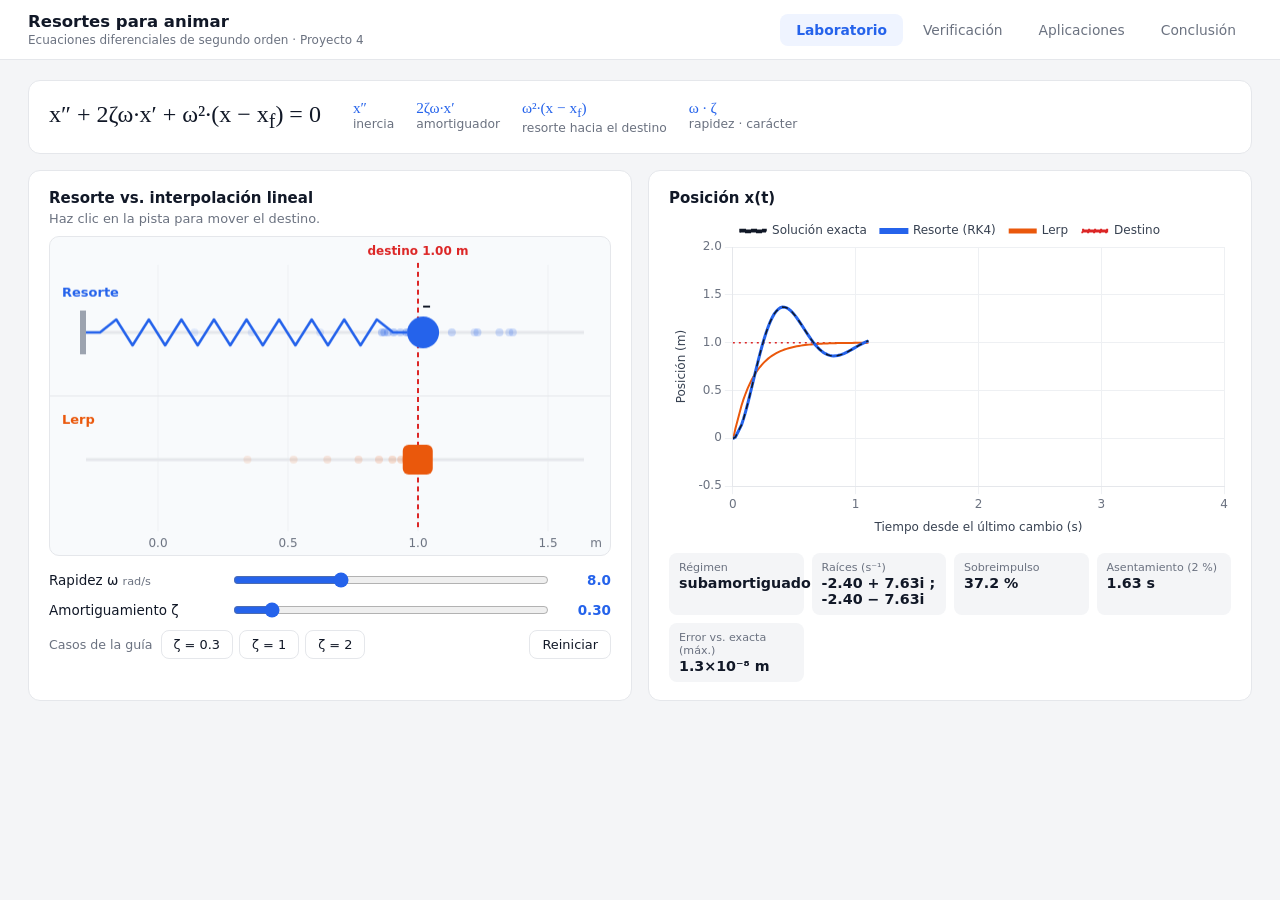
==== static/index.html @ f1e9b6cf "feat(web): migración a app web en localhost (Flask + JS) con UI rediseñada" ====
<!DOCTYPE html>
<html lang="es">
<head>
  <meta charset="utf-8">
  <meta name="viewport" content="width=device-width, initial-scale=1">
  <title>Resortes para animar · Game feel</title>
  <link rel="stylesheet" href="/static/css/styles.css">
</head>
<body>
  <header class="topbar">
    <div class="brand">
      <h1>Resortes para animar</h1>
      <p>Ecuaciones diferenciales de segundo orden · Proyecto 4</p>
    </div>
    <nav class="tabs" id="main-tabs" role="tablist">
      <button class="tab active" data-view="lab" role="tab">Laboratorio</button>
      <button class="tab" data-view="verify" role="tab">Verificación</button>
      <button class="tab" data-view="cases" role="tab">Aplicaciones</button>
      <button class="tab" data-view="conclusion" role="tab">Conclusión</button>
    </nav>
  </header>

  <main>
    <!-- ============ LABORATORIO ============ -->
    <section class="view active" id="view-lab">
      <div class="card model">
        <div class="equation">x″ + 2ζω·x′ + ω²·(x − x<sub>f</sub>) = 0</div>
        <dl class="terms">
          <div><dt>x″</dt><dd>inercia</dd></div>
          <div><dt>2ζω·x′</dt><dd>amortiguador</dd></div>
          <div><dt>ω²·(x − x<sub>f</sub>)</dt><dd>resorte hacia el destino</dd></div>
          <div><dt>ω · ζ</dt><dd>rapidez · carácter</dd></div>
        </dl>
      </div>

      <div class="grid two">
        <div class="card">
          <h2>Resorte vs. interpolación lineal</h2>
          <p class="hint">Haz clic en la pista para mover el destino.</p>
          <canvas id="lab-canvas" class="stage" height="320"></canvas>
          <div class="controls">
            <label class="slider">
              <span>Rapidez ω <small>rad/s</small></span>
              <input type="range" id="lab-omega" min="2" max="20" step="0.5" value="8">
              <output id="lab-omega-val">8.0</output>
            </label>
            <label class="slider">
              <span>Amortiguamiento ζ</span>
              <input type="range" id="lab-zeta" min="0.05" max="2.5" step="0.05" value="0.3">
              <output id="lab-zeta-val">0.30</output>
            </label>
            <div class="chips">
              <span class="chips-label">Casos de la guía</span>
              <button class="chip" data-zeta="0.3">ζ = 0.3</button>
              <button class="chip" data-zeta="1">ζ = 1</button>
              <button class="chip" data-zeta="2">ζ = 2</button>
              <span class="spacer"></span>
              <button class="chip" id="lab-reset">Reiniciar</button>
            </div>
          </div>
        </div>

        <div class="card">
          <h2>Posición x(t)</h2>
          <div class="chart-box tall"><canvas id="lab-chart"></canvas></div>
          <div class="stats" id="lab-stats"></div>
        </div>
      </div>
    </section>

    <!-- ============ VERIFICACIÓN ============ -->
    <section class="view" id="view-verify">
      <div class="card">
        <div class="row">
          <div>
            <h2>Numérica (RK4) vs. exacta</h2>
            <p class="hint">ω = 8 rad/s · x(0) = 0 · x′(0) = 0 · x<sub>f</sub> = 1 m</p>
          </div>
          <label class="inline">Paso h
            <select id="verify-h">
              <option value="0.01">0.01 s</option>
              <option value="0.005">0.005 s</option>
              <option value="0.001" selected>0.001 s</option>
              <option value="0.0001">0.0001 s</option>
            </select>
          </label>
        </div>
        <div class="grid two flat">
          <div class="chart-box tall"><canvas id="verify-chart"></canvas></div>
          <div class="chart-box tall"><canvas id="verify-error"></canvas></div>
        </div>
        <div id="verify-table-wrap"></div>
      </div>

      <div class="card">
        <h2>¿Por qué no coinciden exactamente?</h2>
        <div class="grid two flat">
          <div class="chart-box"><canvas id="conv-chart"></canvas></div>
          <ul class="bullets" id="verify-comment"></ul>
        </div>
      </div>
    </section>

    <!-- ============ APLICACIONES ============ -->
    <section class="view" id="view-cases">
      <nav class="subtabs" id="case-tabs">
        <button class="subtab active" data-case="camera">Cámara</button>
        <button class="subtab" data-case="menu">Menú</button>
        <button class="subtab" data-case="health">Barra de vida</button>
      </nav>

      <!-- Cámara -->
      <div class="case active" id="case-camera">
        <div class="grid two">
          <div class="card">
            <h2>Cámara que sigue al personaje</h2>
            <p class="hint">Haz clic en el mundo o usa ← → para mover al personaje.</p>
            <canvas id="camera-canvas" class="stage" height="280"></canvas>
            <div class="controls">
              <div class="chips">
                <button class="chip" id="camera-left">◀ Izquierda</button>
                <button class="chip" id="camera-right">Derecha ▶</button>
                <button class="chip" id="camera-jump">Salto +300 px</button>
              </div>
              <label class="slider"><span>Amortiguamiento ζ</span>
                <input type="range" id="camera-zeta" min="0.1" max="3" step="0.05"><output id="camera-zeta-val"></output></label>
              <label class="slider"><span>Rapidez ω <small>rad/s</small></span>
                <input type="range" id="camera-omega" min="2" max="20" step="0.5"><output id="camera-omega-val"></output></label>
            </div>
          </div>
          <div class="card">
            <h2>Posición x(t)</h2>
            <div class="chart-box tall"><canvas id="camera-chart"></canvas></div>
            <div class="stats" id="camera-stats"></div>
            <p class="note" id="camera-note"></p>
          </div>
        </div>
      </div>

      <!-- Menú -->
      <div class="case" id="case-menu">
        <div class="grid two">
          <div class="card">
            <h2>Menú que entra desde el borde</h2>
            <p class="hint">Haz clic en la pantalla o usa el botón para abrir y cerrar.</p>
            <canvas id="menu-canvas" class="stage" height="280"></canvas>
            <div class="controls">
              <div class="chips"><button class="chip primary" id="menu-toggle">Abrir menú</button></div>
              <label class="slider"><span>Amortiguamiento ζ</span>
                <input type="range" id="menu-zeta" min="0.1" max="3" step="0.05"><output id="menu-zeta-val"></output></label>
              <label class="slider"><span>Rapidez ω <small>rad/s</small></span>
                <input type="range" id="menu-omega" min="2" max="20" step="0.5"><output id="menu-omega-val"></output></label>
            </div>
          </div>
          <div class="card">
            <h2>Posición x(t)</h2>
            <div class="chart-box tall"><canvas id="menu-chart"></canvas></div>
            <div class="stats" id="menu-stats"></div>
            <p class="note" id="menu-note"></p>
          </div>
        </div>
      </div>

      <!-- Barra de vida -->
      <div class="case" id="case-health">
        <div class="grid two">
          <div class="card">
            <h2>Barra de vida que baja</h2>
            <p class="hint">Aplica daño o cura y observa cómo se mueve la barra.</p>
            <canvas id="health-canvas" class="stage" height="280"></canvas>
            <div class="controls">
              <div class="chips">
                <button class="chip danger" data-hp="-20">Golpe −20</button>
                <button class="chip danger" data-hp="-45">Golpe −45</button>
                <button class="chip ok" data-hp="30">Poción +30</button>
                <span class="spacer"></span>
                <button class="chip" id="health-reset">Restaurar</button>
              </div>
              <label class="slider"><span>Amortiguamiento ζ</span>
                <input type="range" id="health-zeta" min="0.1" max="3" step="0.05"><output id="health-zeta-val"></output></label>
              <label class="slider"><span>Rapidez ω <small>rad/s</small></span>
                <input type="range" id="health-omega" min="2" max="20" step="0.5"><output id="health-omega-val"></output></label>
            </div>
          </div>
          <div class="card">
            <h2>Vida mostrada x(t)</h2>
            <div class="chart-box tall"><canvas id="health-chart"></canvas></div>
            <div class="stats" id="health-stats"></div>
            <p class="note" id="health-note"></p>
          </div>
        </div>
      </div>
    </section>

    <!-- ============ CONCLUSIÓN ============ -->
    <section class="view" id="view-conclusion">
      <div class="card">
        <h2>Qué ζ elegir y por qué</h2>
        <div id="conclusion-table-wrap"></div>
        <p class="note" id="conclusion-text"></p>
      </div>
      <div class="card">
        <h2>Deducción a mano</h2>
        <p class="links">
          <a href="/docs/Desarrollo_matematico.pdf" target="_blank" rel="noopener">Desarrollo_matematico.pdf</a>
          <a href="/docs/Desarrollo_matematico.md" target="_blank" rel="noopener">Desarrollo_matematico.md</a>
        </p>
      </div>
    </section>
  </main>

  <script src="/static/vendor/chart.umd.min.js"></script>
  <script src="/static/js/config.js"></script>
  <script src="/static/js/physics.js"></script>
  <script src="/static/js/charts.js"></script>
  <script src="/static/js/lab.js"></script>
  <script src="/static/js/verify.js"></script>
  <script src="/static/js/cases.js"></script>
  <script src="/static/js/main.js"></script>
</body>
</html>
---- static/css/styles.css ----
:root {
  --bg: #f4f5f7;
  --card: #ffffff;
  --stage: #f8fafc;
  --ink: #111827;
  --text: #374151;
  --muted: #6b7280;
  --line: #e5e7eb;
  --accent: #2563eb;
  --accent-soft: #eff4ff;
}
* { box-sizing: border-box; }
html, body { margin: 0; background: var(--bg); color: var(--text); font-family: 'Segoe UI', system-ui, -apple-system, sans-serif; font-size: 15px; }
body { min-height: 100vh; }

/* ---------- encabezado ---------- */
.topbar { display: flex; align-items: center; justify-content: space-between; gap: 16px; flex-wrap: wrap;
  padding: 12px 28px; background: var(--card); border-bottom: 1px solid var(--line); position: sticky; top: 0; z-index: 10; }
.brand h1 { margin: 0; font-size: 1.1rem; color: var(--ink); font-weight: 650; }
.brand p { margin: 2px 0 0; font-size: .8rem; color: var(--muted); }
.tabs, .subtabs { display: flex; gap: 4px; flex-wrap: wrap; }
.tab, .subtab { background: transparent; color: var(--muted); border: 0; border-radius: 8px; padding: 8px 16px;
  font: inherit; font-size: .92rem; cursor: pointer; }
.tab:hover, .subtab:hover { background: var(--bg); color: var(--ink); }
.tab.active, .subtab.active { background: var(--accent-soft); color: var(--accent); font-weight: 600; }
.subtabs { margin-bottom: 14px; }

/* ---------- estructura ---------- */
main { max-width: 1320px; margin: 0 auto; padding: 20px 28px 48px; }
.view, .case { display: none; }
.view.active, .case.active { display: block; }
.card { background: var(--card); border: 1px solid var(--line); border-radius: 12px; padding: 18px 20px; margin-bottom: 16px; }
.card h2 { margin: 0 0 4px; font-size: 1rem; color: var(--ink); font-weight: 650; }
.grid.two { display: grid; grid-template-columns: minmax(0, 1fr) minmax(0, 1fr); gap: 16px; }
.grid.two > .card { margin-bottom: 0; }
.grid.two.flat { gap: 24px; margin-top: 12px; }
@media (max-width: 1000px) { .grid.two { grid-template-columns: 1fr; } }
.row { display: flex; align-items: flex-start; justify-content: space-between; gap: 12px; flex-wrap: wrap; }

/* ---------- ecuación ---------- */
.model { display: flex; gap: 32px; align-items: center; flex-wrap: wrap; }
.equation { font-size: 1.6rem; font-family: 'Cambria Math', 'Times New Roman', serif; color: var(--ink); white-space: nowrap; }
.terms { display: flex; gap: 22px; flex-wrap: wrap; margin: 0; }
.terms dt { font-family: 'Cambria Math', 'Times New Roman', serif; color: var(--accent); font-size: 1.02rem; }
.terms dd { margin: 0; font-size: .82rem; color: var(--muted); }

/* ---------- textos ---------- */
.hint { margin: 0 0 10px; font-size: .86rem; color: var(--muted); }
.note { font-size: .9rem; color: var(--text); line-height: 1.5; margin: 12px 0 0; padding: 10px 12px; background: var(--bg); border-radius: 8px; }
.note b { color: var(--ink); }
.bullets { margin: 0; padding-left: 18px; line-height: 1.6; color: var(--text); align-self: center; }
.bullets li { margin-bottom: 6px; }

/* ---------- animación y gráficas ---------- */
.stage { width: 100%; display: block; background: var(--stage); border: 1px solid var(--line); border-radius: 10px; cursor: pointer; }
.chart-box { position: relative; height: 270px; }
.chart-box.tall { height: 330px; }

/* ---------- controles ---------- */
.controls { margin-top: 14px; display: flex; flex-direction: column; gap: 10px; }
.slider { display: grid; grid-template-columns: 170px 1fr 52px; align-items: center; gap: 12px; font-size: .9rem; color: var(--ink); }
.slider small { color: var(--muted); }
.slider output { text-align: right; color: var(--accent); font-weight: 650; font-variant-numeric: tabular-nums; }
input[type=range] { accent-color: var(--accent); width: 100%; }
.chips { display: flex; gap: 6px; align-items: center; flex-wrap: wrap; }
.chips-label { color: var(--muted); font-size: .84rem; margin-right: 2px; }
.spacer { flex: 1; }
.chip { background: var(--card); color: var(--ink); border: 1px solid var(--line); border-radius: 8px; padding: 6px 12px;
  font: inherit; font-size: .86rem; cursor: pointer; }
.chip:hover { border-color: var(--accent); color: var(--accent); }
.chip.primary { background: var(--accent); border-color: var(--accent); color: #fff; }
.chip.primary:hover { color: #fff; filter: brightness(1.08); }
.chip.danger { color: #b91c1c; }
.chip.danger:hover { border-color: #b91c1c; }
.chip.ok { color: #15803d; }
.chip.ok:hover { border-color: #15803d; }

/* ---------- datos clave bajo cada gráfica ---------- */
.stats { display: grid; grid-template-columns: repeat(auto-fit, minmax(112px, 1fr)); gap: 8px; margin-top: 12px; }
.stat { background: var(--bg); border-radius: 8px; padding: 8px 10px; }
.stat span { display: block; font-size: .74rem; color: var(--muted); }
.stat b { display: block; font-size: .95rem; color: var(--ink); font-weight: 650; font-variant-numeric: tabular-nums; margin-top: 1px; }

/* ---------- tablas y enlaces ---------- */
.inline { font-size: .88rem; color: var(--muted); display: flex; gap: 8px; align-items: center; }
select { background: var(--card); color: var(--ink); border: 1px solid var(--line); border-radius: 8px; padding: 6px 10px; font: inherit; }
table { width: 100%; border-collapse: collapse; margin-top: 14px; font-size: .9rem; }
th, td { text-align: left; padding: 9px 10px; border-bottom: 1px solid var(--line); vertical-align: top; }
th { color: var(--muted); font-weight: 600; font-size: .8rem; }
td.num { font-variant-numeric: tabular-nums; }
.dot { display: inline-block; width: 10px; height: 10px; border-radius: 50%; margin-right: 8px; }
.links { display: flex; gap: 10px; flex-wrap: wrap; margin: 8px 0 0; }
.links a { color: var(--accent); background: var(--accent-soft); padding: 8px 14px; border-radius: 8px; text-decoration: none; font-weight: 500; }
.links a:hover { filter: brightness(.96); }
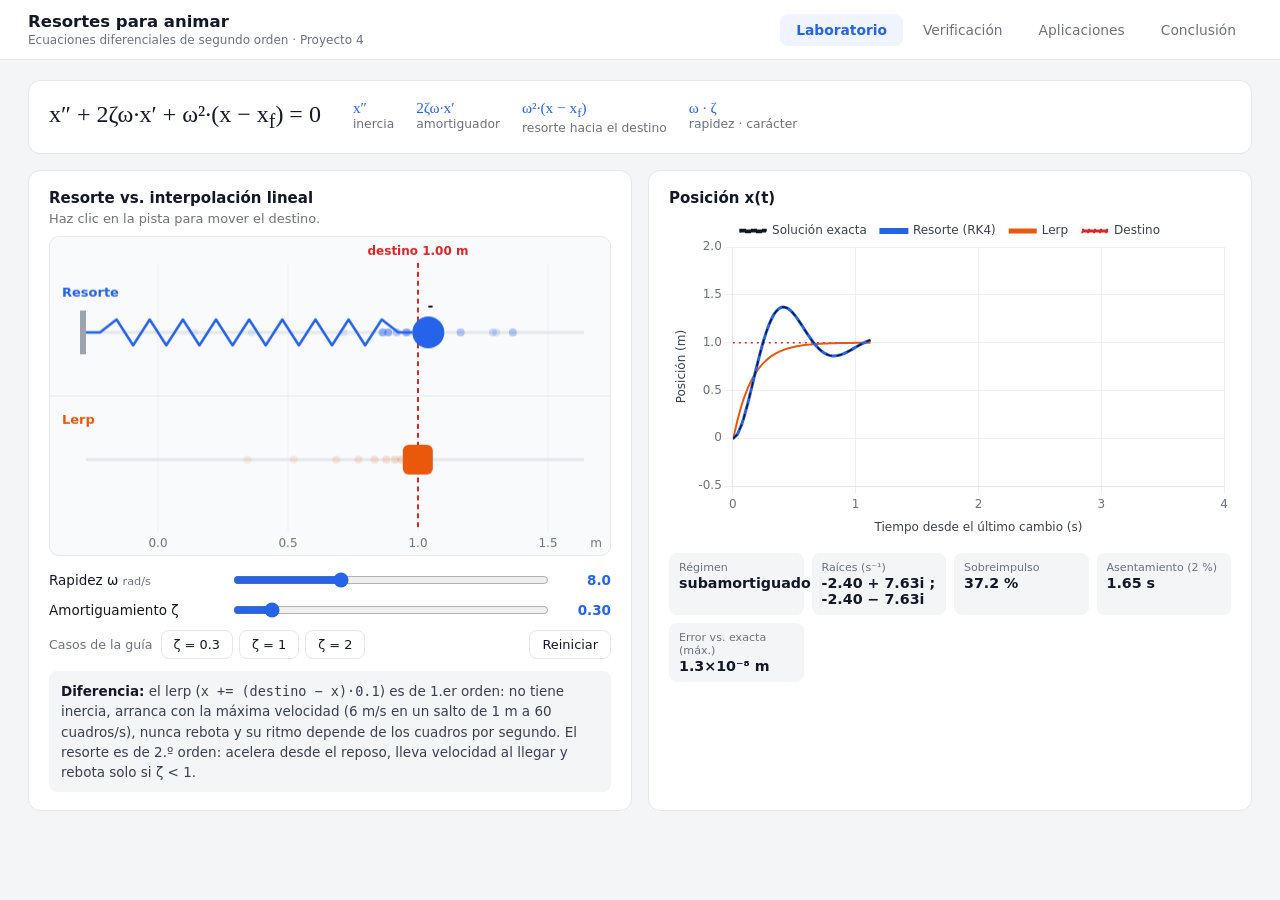
==== commit bf197a98: "refactor: recorte de código, texto de aplicaciones alineado con la vista y nota lerp vs resorte." ====
--- a/static/index.html
+++ b/static/index.html
@@ -58,6 +58,11 @@
               <button class="chip" id="lab-reset">Reiniciar</button>
             </div>
           </div>
+          <p class="note">
+            <b>Diferencia:</b> el lerp (<code>x += (destino − x)·0.1</code>) es de 1.er orden: no tiene inercia, arranca
+            con la máxima velocidad (6 m/s en un salto de 1 m a 60 cuadros/s), nunca rebota y su ritmo depende de los cuadros por segundo.
+            El resorte es de 2.º orden: acelera desde el reposo, lleva velocidad al llegar y rebota solo si ζ &lt; 1.
+          </p>
         </div>
 
         <div class="card">
@@ -131,6 +136,7 @@
           <div class="card">
             <h2>Posición x(t)</h2>
             <div class="chart-box tall"><canvas id="camera-chart"></canvas></div>
+            <p class="hint stats-title">Con los deslizadores actuales:</p>
             <div class="stats" id="camera-stats"></div>
             <p class="note" id="camera-note"></p>
           </div>
@@ -155,6 +161,7 @@
           <div class="card">
             <h2>Posición x(t)</h2>
             <div class="chart-box tall"><canvas id="menu-chart"></canvas></div>
+            <p class="hint stats-title">Con los deslizadores actuales:</p>
             <div class="stats" id="menu-stats"></div>
             <p class="note" id="menu-note"></p>
           </div>
@@ -185,6 +192,7 @@
           <div class="card">
             <h2>Vida mostrada x(t)</h2>
             <div class="chart-box tall"><canvas id="health-chart"></canvas></div>
+            <p class="hint stats-title">Con los deslizadores actuales:</p>
             <div class="stats" id="health-stats"></div>
             <p class="note" id="health-note"></p>
           </div>
--- a/static/css/styles.css
+++ b/static/css/styles.css
@@ -48,6 +48,8 @@
 .hint { margin: 0 0 10px; font-size: .86rem; color: var(--muted); }
 .note { font-size: .9rem; color: var(--text); line-height: 1.5; margin: 12px 0 0; padding: 10px 12px; background: var(--bg); border-radius: 8px; }
 .note b { color: var(--ink); }
+.stats-title { margin: 12px 0 0; }
+.stats-title + .stats { margin-top: 6px; }
 .bullets { margin: 0; padding-left: 18px; line-height: 1.6; color: var(--text); align-self: center; }
 .bullets li { margin-bottom: 6px; }
 
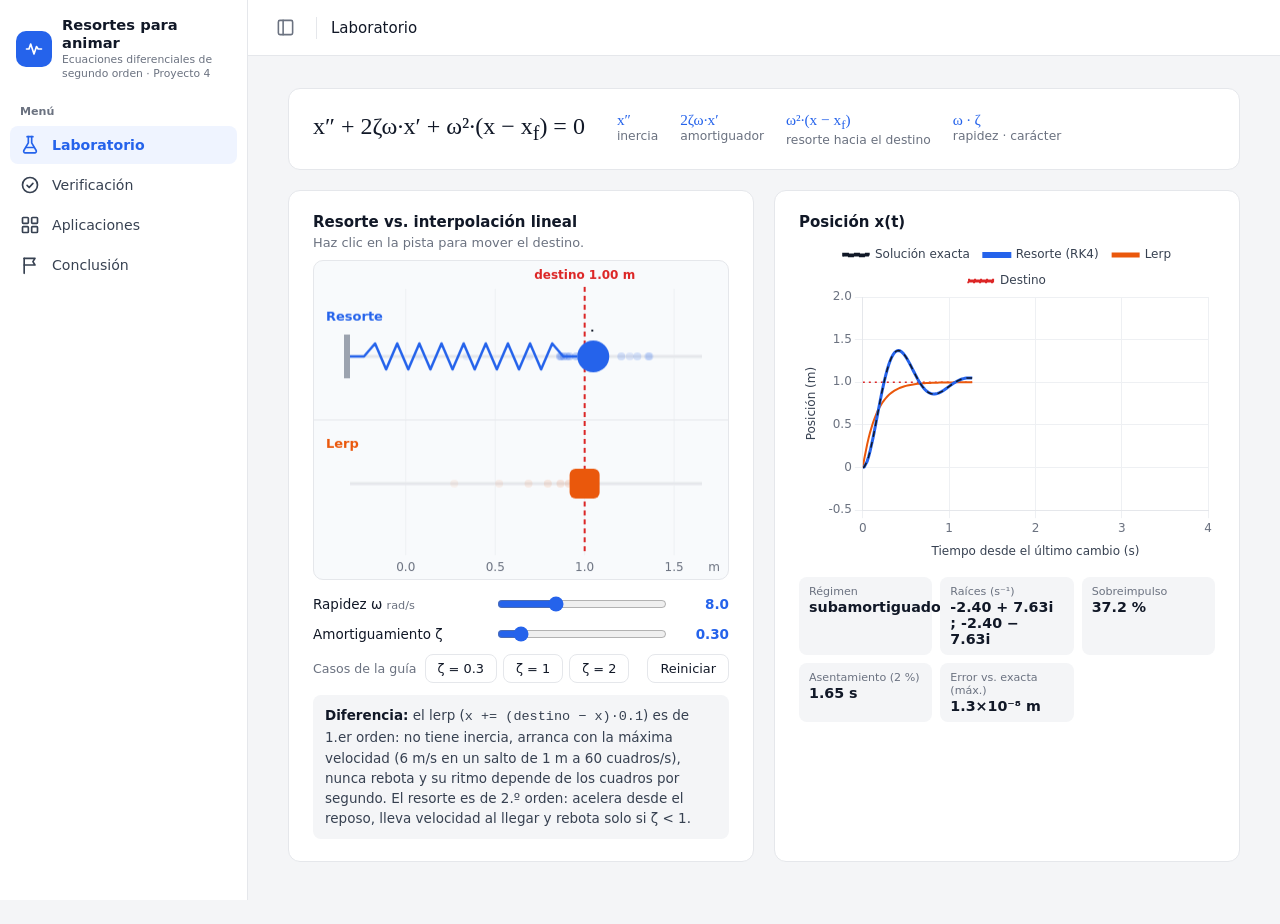
==== commit beb7bf19: "feat(ui): reemplaza las pestañas superiores por un sidebar colapsable" ====
--- a/static/index.html
+++ b/static/index.html
@@ -5,19 +5,55 @@
   <meta name="viewport" content="width=device-width, initial-scale=1">
   <title>Resortes para animar · Game feel</title>
   <link rel="stylesheet" href="/static/css/styles.css">
+  <script>
+    // Antes de pintar: evita el parpadeo del menú y detecta si la app va dentro de la presentación (iframe).
+    (() => {
+      const c = document.documentElement.classList;
+      if (window.self !== window.top) c.add('embedded');
+      let saved = null;
+      try { saved = localStorage.getItem('sidebar-collapsed'); } catch (e) {}
+      if (saved === '1' || (saved === null && window.innerWidth < 800)) c.add('sb-collapsed');
+    })();
+  </script>
 </head>
 <body>
-  <header class="topbar">
+  <div class="app">
+  <aside class="sidebar" id="sidebar">
     <div class="brand">
-      <h1>Resortes para animar</h1>
-      <p>Ecuaciones diferenciales de segundo orden · Proyecto 4</p>
+      <div class="brand-mark" aria-hidden="true"><svg class="icon" viewBox="0 0 24 24" fill="none" stroke="currentColor" stroke-width="2" stroke-linecap="round" stroke-linejoin="round" aria-hidden="true"><path d="M3 12h3l2-6 4 12 3-9 2 3h4"/></svg></div>
+      <div class="brand-text">
+        <h1>Resortes para animar</h1>
+        <p>Ecuaciones diferenciales de segundo orden · Proyecto 4</p>
+      </div>
     </div>
-    <nav class="tabs" id="main-tabs" role="tablist">
-      <button class="tab active" data-view="lab" role="tab">Laboratorio</button>
-      <button class="tab" data-view="verify" role="tab">Verificación</button>
-      <button class="tab" data-view="cases" role="tab">Aplicaciones</button>
-      <button class="tab" data-view="conclusion" role="tab">Conclusión</button>
+    <p class="menu-title">Menú</p>
+    <nav class="nav-list" id="main-nav" role="tablist" aria-label="Secciones">
+      <button class="nav-item active" data-view="lab" data-tooltip="Laboratorio" role="tab">
+        <svg class="icon" viewBox="0 0 24 24" fill="none" stroke="currentColor" stroke-width="2" stroke-linecap="round" stroke-linejoin="round" aria-hidden="true"><path d="M10 2v7.5L4.6 18.6A2 2 0 0 0 6.3 21.5h11.4a2 2 0 0 0 1.7-2.9L14 9.5V2"/><path d="M8.5 2h7"/><path d="M7 15h10"/></svg>
+        <span class="label">Laboratorio</span>
+      </button>
+      <button class="nav-item" data-view="verify" data-tooltip="Verificación" role="tab">
+        <svg class="icon" viewBox="0 0 24 24" fill="none" stroke="currentColor" stroke-width="2" stroke-linecap="round" stroke-linejoin="round" aria-hidden="true"><circle cx="12" cy="12" r="9"/><path d="m8.5 12.5 2.5 2.5 4.5-5"/></svg>
+        <span class="label">Verificación</span>
+      </button>
+      <button class="nav-item" data-view="cases" data-tooltip="Aplicaciones" role="tab">
+        <svg class="icon" viewBox="0 0 24 24" fill="none" stroke="currentColor" stroke-width="2" stroke-linecap="round" stroke-linejoin="round" aria-hidden="true"><rect x="3" y="3" width="7" height="7" rx="1"/><rect x="14" y="3" width="7" height="7" rx="1"/><rect x="3" y="14" width="7" height="7" rx="1"/><rect x="14" y="14" width="7" height="7" rx="1"/></svg>
+        <span class="label">Aplicaciones</span>
+      </button>
+      <button class="nav-item" data-view="conclusion" data-tooltip="Conclusión" role="tab">
+        <svg class="icon" viewBox="0 0 24 24" fill="none" stroke="currentColor" stroke-width="2" stroke-linecap="round" stroke-linejoin="round" aria-hidden="true"><path d="M5 22V4"/><path d="M5 4h13l-2.5 4L18 12H5"/></svg>
+        <span class="label">Conclusión</span>
+      </button>
     </nav>
+  </aside>
+
+  <div class="content">
+  <header class="navbar">
+    <button class="icon-btn" id="sidebar-toggle" data-tooltip="Colapsar menú" aria-label="Colapsar o expandir el menú" aria-expanded="true">
+      <svg class="icon" viewBox="0 0 24 24" fill="none" stroke="currentColor" stroke-width="2" stroke-linecap="round" stroke-linejoin="round" aria-hidden="true"><rect x="3" y="3" width="18" height="18" rx="2"/><path d="M9 3v18"/></svg>
+    </button>
+    <span class="navbar-sep" aria-hidden="true"></span>
+    <h2 id="page-title">Laboratorio</h2>
   </header>
 
   <main>
@@ -216,6 +252,8 @@
       </div>
     </section>
   </main>
+  </div>
+  </div>
 
   <script src="/static/vendor/chart.umd.min.js"></script>
   <script src="/static/js/config.js"></script>
--- a/static/css/styles.css
+++ b/static/css/styles.css
@@ -13,25 +13,70 @@
 html, body { margin: 0; background: var(--bg); color: var(--text); font-family: 'Segoe UI', system-ui, -apple-system, sans-serif; font-size: 15px; }
 body { min-height: 100vh; }
 
-/* ---------- encabezado ---------- */
-.topbar { display: flex; align-items: center; justify-content: space-between; gap: 16px; flex-wrap: wrap;
-  padding: 12px 28px; background: var(--card); border-bottom: 1px solid var(--line); position: sticky; top: 0; z-index: 10; }
-.brand h1 { margin: 0; font-size: 1.1rem; color: var(--ink); font-weight: 650; }
-.brand p { margin: 2px 0 0; font-size: .8rem; color: var(--muted); }
-.tabs, .subtabs { display: flex; gap: 4px; flex-wrap: wrap; }
-.tab, .subtab { background: transparent; color: var(--muted); border: 0; border-radius: 8px; padding: 8px 16px;
-  font: inherit; font-size: .92rem; cursor: pointer; }
-.tab:hover, .subtab:hover { background: var(--bg); color: var(--ink); }
-.tab.active, .subtab.active { background: var(--accent-soft); color: var(--accent); font-weight: 600; }
+/* ---------- layout: sidebar + contenido ---------- */
+.app { display: flex; min-height: 100vh; }
+.content { flex: 1; min-width: 0; display: flex; flex-direction: column; }
+.sidebar { --sb-w: 248px; width: var(--sb-w); flex: none; position: sticky; top: 0; height: 100vh; z-index: 30;
+  display: flex; flex-direction: column; gap: 4px; padding: 14px 10px; background: var(--card); border-right: 1px solid var(--line);
+  transition: width .2s ease; }
+.sb-collapsed .sidebar { --sb-w: 66px; }
+
+.brand { display: flex; align-items: center; gap: 10px; padding: 2px 6px 14px; min-height: 52px; }
+.brand-mark { flex: none; width: 36px; height: 36px; border-radius: 10px; background: var(--accent); color: #fff; display: grid; place-items: center; }
+.brand-mark .icon { width: 20px; height: 20px; }
+.brand-text { min-width: 0; }
+.brand h1 { margin: 0; font-size: .98rem; color: var(--ink); font-weight: 650; line-height: 1.2; }
+.brand p { margin: 2px 0 0; font-size: .72rem; color: var(--muted); line-height: 1.3; }
+.menu-title { margin: 6px 10px 4px; font-size: .74rem; font-weight: 600; color: var(--muted); }
+
+.nav-list { display: flex; flex-direction: column; gap: 2px; }
+.nav-item { position: relative; display: flex; align-items: center; gap: 12px; width: 100%; padding: 9px 10px; border: 0; border-radius: 8px;
+  background: transparent; color: var(--text); font: inherit; font-size: .94rem; text-align: left; cursor: pointer; white-space: nowrap; }
+.nav-item .icon { flex: none; width: 20px; height: 20px; }
+.nav-item:hover { background: var(--bg); color: var(--ink); }
+.nav-item.active { background: var(--accent-soft); color: var(--accent); font-weight: 600; }
+.nav-item:focus-visible, .icon-btn:focus-visible { outline: 2px solid var(--accent); outline-offset: 1px; }
+
+/* sidebar colapsado: solo iconos (el texto se oculta, el tooltip lo reemplaza) */
+.sb-collapsed .brand { padding-left: 4px; }
+.sb-collapsed .brand-text, .sb-collapsed .menu-title, .sb-collapsed .nav-item .label { display: none; }
+.sb-collapsed .nav-item { justify-content: center; padding: 10px 0; }
+
+/* tooltips (solo CSS, sin dependencias) */
+[data-tooltip]::after { content: attr(data-tooltip); position: absolute; z-index: 40; padding: 5px 9px; border-radius: 6px; background: var(--ink); color: #fff;
+  font-size: .8rem; font-weight: 500; white-space: nowrap; pointer-events: none; opacity: 0; transition: opacity .12s ease; }
+.sb-collapsed .nav-item::after { left: calc(100% + 10px); top: 50%; transform: translateY(-50%); }
+.sb-collapsed .nav-item:hover::after, .sb-collapsed .nav-item:focus-visible::after { opacity: 1; }
+.nav-item::after { display: none; }
+.sb-collapsed .nav-item::after { display: block; }
+.icon-btn::after { left: 0; top: calc(100% + 8px); }
+.icon-btn:hover::after, .icon-btn:focus-visible::after { opacity: 1; }
+
+/* ---------- barra superior: botón + título de la página ---------- */
+.navbar { position: sticky; top: 0; z-index: 20; display: flex; align-items: center; gap: 14px; height: 56px; padding: 0 20px;
+  background: var(--card); border-bottom: 1px solid var(--line); }
+.icon-btn { position: relative; display: grid; place-items: center; width: 34px; height: 34px; border: 0; border-radius: 8px; background: transparent; color: var(--muted); cursor: pointer; }
+.icon-btn .icon { width: 19px; height: 19px; }
+.icon-btn:hover { background: var(--bg); color: var(--ink); }
+.navbar-sep { width: 1px; height: 22px; background: var(--line); }
+.navbar h2 { margin: 0; font-size: 1rem; font-weight: 500; color: var(--ink); }
+.subtabs { display: flex; gap: 4px; flex-wrap: wrap; }
+.subtab { background: transparent; color: var(--muted); border: 0; border-radius: 8px; padding: 8px 16px; font: inherit; font-size: .92rem; cursor: pointer; }
+.subtab:hover { background: var(--bg); color: var(--ink); }
+.subtab.active { background: var(--accent-soft); color: var(--accent); font-weight: 600; }
 .subtabs { margin-bottom: 14px; }
 
+/* dentro de la presentación (iframe) la app se muestra sin menú ni barra */
+.embedded .sidebar, .embedded .navbar { display: none; }
+
 /* ---------- estructura ---------- */
-main { max-width: 1320px; margin: 0 auto; padding: 20px 28px 48px; }
+main { width: 100%; max-width: 1400px; margin: 0 auto; padding: 32px 40px 64px; }
+@media (max-width: 800px) { main { padding: 20px 16px 40px; } }
 .view, .case { display: none; }
 .view.active, .case.active { display: block; }
-.card { background: var(--card); border: 1px solid var(--line); border-radius: 12px; padding: 18px 20px; margin-bottom: 16px; }
+.card { background: var(--card); border: 1px solid var(--line); border-radius: 12px; padding: 22px 24px; margin-bottom: 20px; }
 .card h2 { margin: 0 0 4px; font-size: 1rem; color: var(--ink); font-weight: 650; }
-.grid.two { display: grid; grid-template-columns: minmax(0, 1fr) minmax(0, 1fr); gap: 16px; }
+.grid.two { display: grid; grid-template-columns: minmax(0, 1fr) minmax(0, 1fr); gap: 20px; }
 .grid.two > .card { margin-bottom: 0; }
 .grid.two.flat { gap: 24px; margin-top: 12px; }
 @media (max-width: 1000px) { .grid.two { grid-template-columns: 1fr; } }
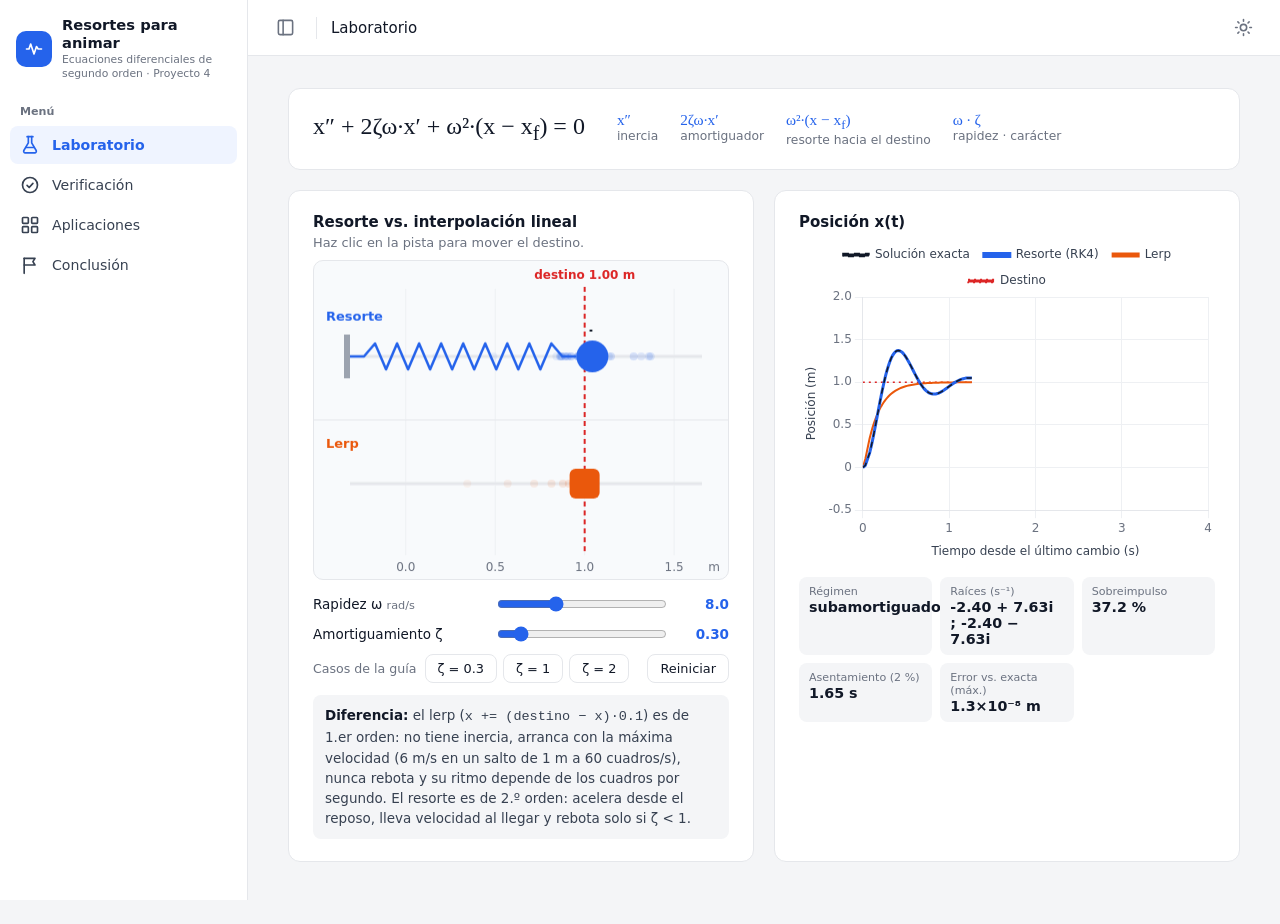
==== commit ba5ac472: "feat(ui): agrega tema claro/oscuro con botón en la navbar." ====
--- a/static/index.html
+++ b/static/index.html
@@ -6,13 +6,17 @@
   <title>Resortes para animar · Game feel</title>
   <link rel="stylesheet" href="/static/css/styles.css">
   <script>
-    // Antes de pintar: evita el parpadeo del menú y detecta si la app va dentro de la presentación (iframe).
+    // Antes de pintar: evita el parpadeo del menú y del tema, y detecta si la app va dentro de la
+    // presentación (iframe), donde se muestra siempre en claro y sin menú.
     (() => {
-      const c = document.documentElement.classList;
-      if (window.self !== window.top) c.add('embedded');
-      let saved = null;
-      try { saved = localStorage.getItem('sidebar-collapsed'); } catch (e) {}
-      if (saved === '1' || (saved === null && window.innerWidth < 800)) c.add('sb-collapsed');
+      const root = document.documentElement;
+      const embedded = window.self !== window.top;
+      let sidebar = null, theme = null;
+      try { sidebar = localStorage.getItem('sidebar-collapsed'); theme = localStorage.getItem('theme'); } catch (e) {}
+      if (embedded) root.classList.add('embedded');
+      if (sidebar === '1' || (sidebar === null && window.innerWidth < 800)) root.classList.add('sb-collapsed');
+      const dark = !embedded && (theme === 'dark' || (theme !== 'light' && matchMedia('(prefers-color-scheme: dark)').matches));
+      if (dark) root.dataset.theme = 'dark';
     })();
   </script>
 </head>
@@ -54,6 +58,12 @@
     </button>
     <span class="navbar-sep" aria-hidden="true"></span>
     <h2 id="page-title">Laboratorio</h2>
+    <div class="navbar-actions">
+      <button class="icon-btn theme-btn" id="theme-toggle" data-tooltip="Cambiar a tema oscuro" aria-label="Cambiar entre tema claro y oscuro">
+        <svg class="icon icon-sun" viewBox="0 0 24 24" fill="none" stroke="currentColor" stroke-width="2" stroke-linecap="round" stroke-linejoin="round" aria-hidden="true"><circle cx="12" cy="12" r="4"/><path d="M12 2v2M12 20v2M4.9 4.9l1.4 1.4M17.7 17.7l1.4 1.4M2 12h2M20 12h2M4.9 19.1l1.4-1.4M17.7 6.3l1.4-1.4"/></svg>
+        <svg class="icon icon-moon" viewBox="0 0 24 24" fill="none" stroke="currentColor" stroke-width="2" stroke-linecap="round" stroke-linejoin="round" aria-hidden="true"><path d="M12 3a6 6 0 0 0 9 9 9 9 0 1 1-9-9Z"/></svg>
+      </button>
+    </div>
   </header>
 
   <main>
--- a/static/css/styles.css
+++ b/static/css/styles.css
@@ -1,13 +1,28 @@
 :root {
-  --bg: #f4f5f7;
-  --card: #ffffff;
-  --stage: #f8fafc;
-  --ink: #111827;
-  --text: #374151;
-  --muted: #6b7280;
-  --line: #e5e7eb;
-  --accent: #2563eb;
-  --accent-soft: #eff4ff;
+  color-scheme: light;
+  /* interfaz */
+  --bg: #f4f5f7; --card: #ffffff; --stage: #f8fafc;
+  --ink: #111827; --text: #374151; --muted: #6b7280;
+  --line: #e5e7eb; --grid: #eef0f3;
+  --accent: #2563eb; --accent-soft: #eff4ff;
+  --fill: #2563eb; --danger: #b91c1c; --ok: #15803d;
+  /* series y escenas (las lee COLORS en js/config.js) */
+  --spring: #2563eb; --lerp: #ea580c; --exact: #111827; --target: #dc2626; --good: #16a34a; --warn: #d97706;
+  --z03: #d97706; --z1: #16a34a; --z2: #7c3aed;
+  --ground: #e8edf3; --ground-line: #cbd5e1; --post: #d5dbe4; --wall: #9ca3af;
+  --device: #1f2937; --screen: #f1f5f9; --screen-item: #e2e8f0; --track: #e5e7eb;
+}
+:root[data-theme="dark"] {
+  color-scheme: dark;
+  --bg: #0e1116; --card: #161a22; --stage: #1b2029;
+  --ink: #f3f4f6; --text: #d1d5db; --muted: #9ca3af;
+  --line: #2a303b; --grid: #242a35;
+  --accent: #60a5fa; --accent-soft: rgba(96, 165, 250, .15);
+  --fill: #2563eb; --danger: #f87171; --ok: #4ade80;
+  --spring: #60a5fa; --lerp: #fb923c; --exact: #f3f4f6; --target: #f87171; --good: #4ade80; --warn: #fbbf24;
+  --z03: #fbbf24; --z1: #4ade80; --z2: #a78bfa;
+  --ground: #232a35; --ground-line: #3a4352; --post: #2f3745; --wall: #6b7280;
+  --device: #05070a; --screen: #232a35; --screen-item: #2f3745; --track: #2a303b;
 }
 * { box-sizing: border-box; }
 html, body { margin: 0; background: var(--bg); color: var(--text); font-family: 'Segoe UI', system-ui, -apple-system, sans-serif; font-size: 15px; }
@@ -22,7 +37,7 @@
 .sb-collapsed .sidebar { --sb-w: 66px; }
 
 .brand { display: flex; align-items: center; gap: 10px; padding: 2px 6px 14px; min-height: 52px; }
-.brand-mark { flex: none; width: 36px; height: 36px; border-radius: 10px; background: var(--accent); color: #fff; display: grid; place-items: center; }
+.brand-mark { flex: none; width: 36px; height: 36px; border-radius: 10px; background: var(--fill); color: #fff; display: grid; place-items: center; }
 .brand-mark .icon { width: 20px; height: 20px; }
 .brand-text { min-width: 0; }
 .brand h1 { margin: 0; font-size: .98rem; color: var(--ink); font-weight: 650; line-height: 1.2; }
@@ -43,7 +58,7 @@
 .sb-collapsed .nav-item { justify-content: center; padding: 10px 0; }
 
 /* tooltips (solo CSS, sin dependencias) */
-[data-tooltip]::after { content: attr(data-tooltip); position: absolute; z-index: 40; padding: 5px 9px; border-radius: 6px; background: var(--ink); color: #fff;
+[data-tooltip]::after { content: attr(data-tooltip); position: absolute; z-index: 40; padding: 5px 9px; border-radius: 6px; background: var(--ink); color: var(--card);
   font-size: .8rem; font-weight: 500; white-space: nowrap; pointer-events: none; opacity: 0; transition: opacity .12s ease; }
 .sb-collapsed .nav-item::after { left: calc(100% + 10px); top: 50%; transform: translateY(-50%); }
 .sb-collapsed .nav-item:hover::after, .sb-collapsed .nav-item:focus-visible::after { opacity: 1; }
@@ -59,6 +74,11 @@
 .icon-btn .icon { width: 19px; height: 19px; }
 .icon-btn:hover { background: var(--bg); color: var(--ink); }
 .navbar-sep { width: 1px; height: 22px; background: var(--line); }
+.navbar-actions { margin-left: auto; display: flex; align-items: center; gap: 4px; }
+.navbar-actions .icon-btn::after { left: auto; right: 0; }
+.theme-btn .icon-moon { display: none; }
+:root[data-theme="dark"] .theme-btn .icon-sun { display: none; }
+:root[data-theme="dark"] .theme-btn .icon-moon { display: block; }
 .navbar h2 { margin: 0; font-size: 1rem; font-weight: 500; color: var(--ink); }
 .subtabs { display: flex; gap: 4px; flex-wrap: wrap; }
 .subtab { background: transparent; color: var(--muted); border: 0; border-radius: 8px; padding: 8px 16px; font: inherit; font-size: .92rem; cursor: pointer; }
@@ -115,12 +135,12 @@
 .chip { background: var(--card); color: var(--ink); border: 1px solid var(--line); border-radius: 8px; padding: 6px 12px;
   font: inherit; font-size: .86rem; cursor: pointer; }
 .chip:hover { border-color: var(--accent); color: var(--accent); }
-.chip.primary { background: var(--accent); border-color: var(--accent); color: #fff; }
+.chip.primary { background: var(--fill); border-color: var(--fill); color: #fff; }
 .chip.primary:hover { color: #fff; filter: brightness(1.08); }
-.chip.danger { color: #b91c1c; }
-.chip.danger:hover { border-color: #b91c1c; }
-.chip.ok { color: #15803d; }
-.chip.ok:hover { border-color: #15803d; }
+.chip.danger { color: var(--danger); }
+.chip.danger:hover { border-color: var(--danger); }
+.chip.ok { color: var(--ok); }
+.chip.ok:hover { border-color: var(--ok); }
 
 /* ---------- datos clave bajo cada gráfica ---------- */
 .stats { display: grid; grid-template-columns: repeat(auto-fit, minmax(112px, 1fr)); gap: 8px; margin-top: 12px; }
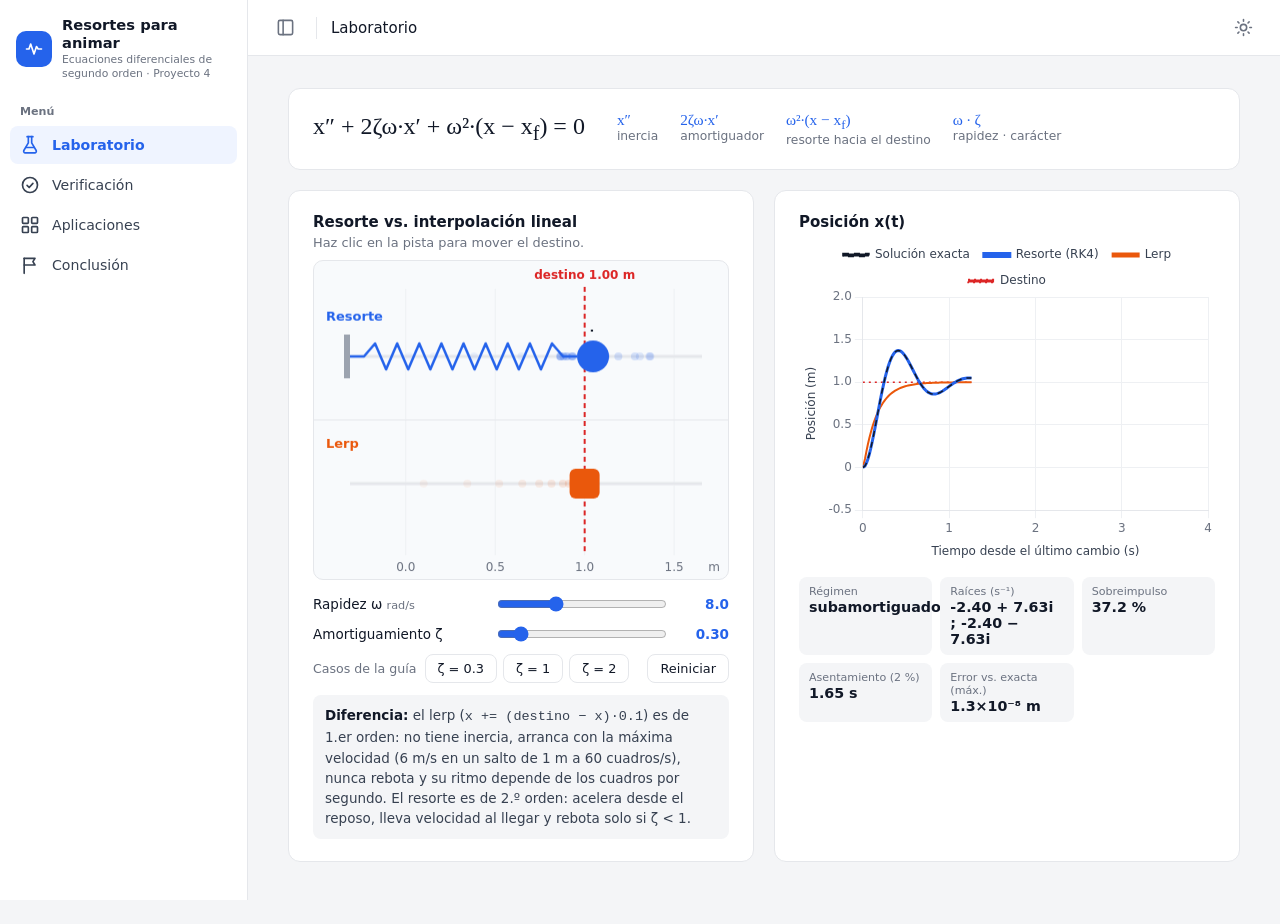
==== commit b323c330: "chore: elimina la carpeta docs y sus referencias." ====
--- a/static/index.html
+++ b/static/index.html
@@ -253,13 +253,6 @@
         <div id="conclusion-table-wrap"></div>
         <p class="note" id="conclusion-text"></p>
       </div>
-      <div class="card">
-        <h2>Deducción a mano</h2>
-        <p class="links">
-          <a href="/docs/Desarrollo_matematico.pdf" target="_blank" rel="noopener">Desarrollo_matematico.pdf</a>
-          <a href="/docs/Desarrollo_matematico.md" target="_blank" rel="noopener">Desarrollo_matematico.md</a>
-        </p>
-      </div>
     </section>
   </main>
   </div>
--- a/static/css/styles.css
+++ b/static/css/styles.css
@@ -156,6 +156,3 @@
 th { color: var(--muted); font-weight: 600; font-size: .8rem; }
 td.num { font-variant-numeric: tabular-nums; }
 .dot { display: inline-block; width: 10px; height: 10px; border-radius: 50%; margin-right: 8px; }
-.links { display: flex; gap: 10px; flex-wrap: wrap; margin: 8px 0 0; }
-.links a { color: var(--accent); background: var(--accent-soft); padding: 8px 14px; border-radius: 8px; text-decoration: none; font-weight: 500; }
-.links a:hover { filter: brightness(.96); }
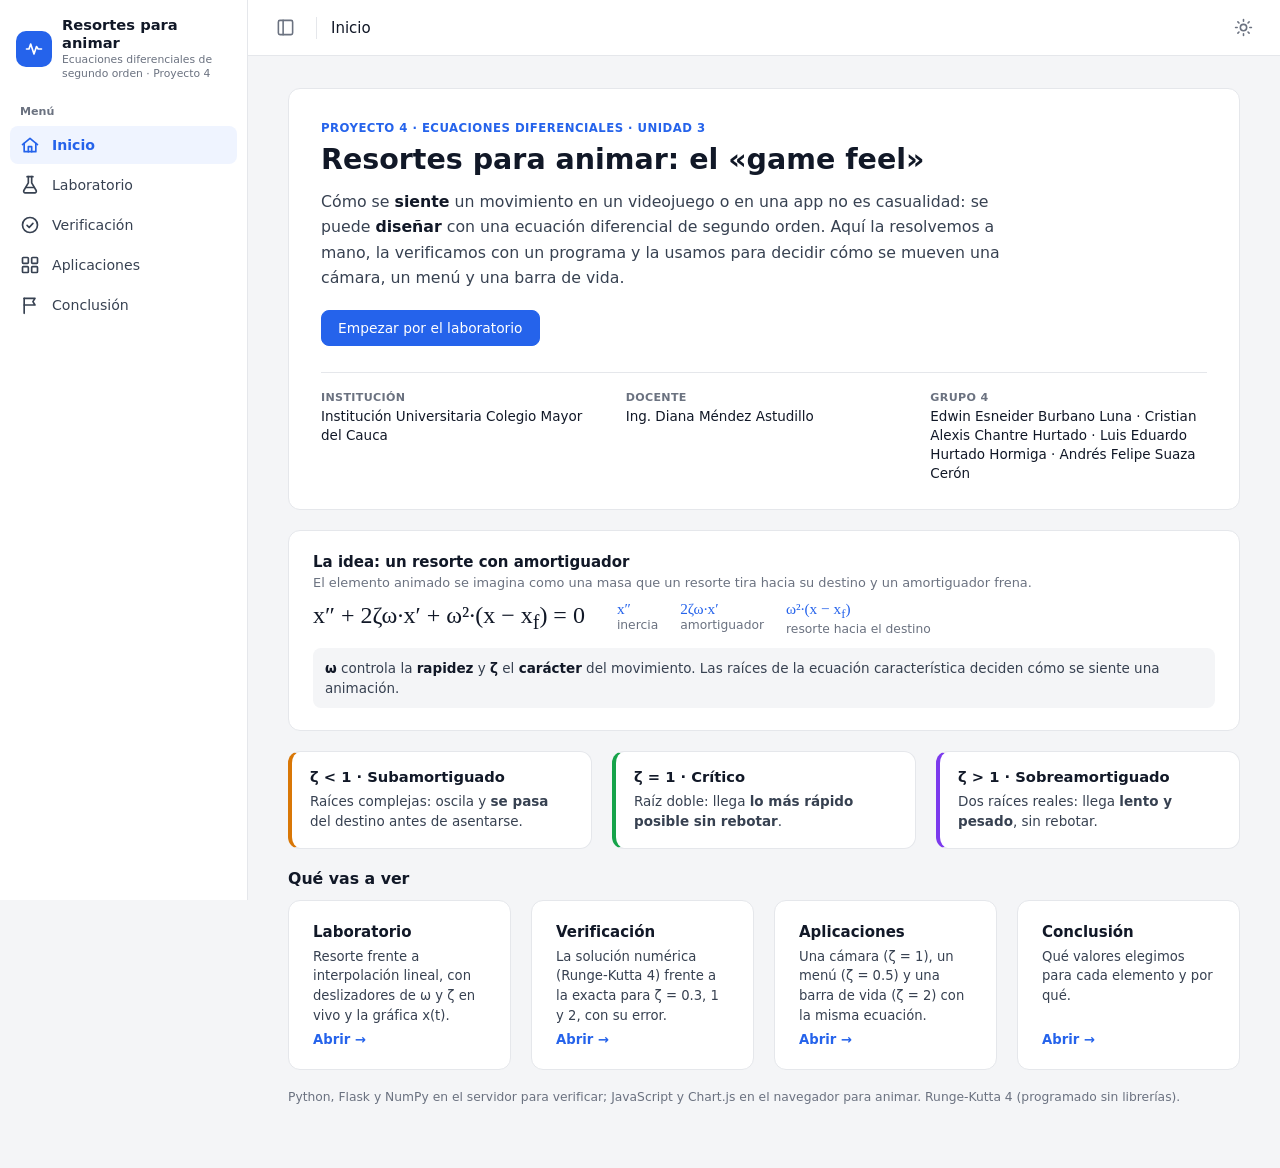
==== commit a8dde0c6: "feat(ui): agrega la sección Inicio con la contextualización del proyecto" ====
--- a/static/index.html
+++ b/static/index.html
@@ -32,7 +32,11 @@
     </div>
     <p class="menu-title">Menú</p>
     <nav class="nav-list" id="main-nav" role="tablist" aria-label="Secciones">
-      <button class="nav-item active" data-view="lab" data-tooltip="Laboratorio" role="tab">
+      <button class="nav-item active" data-view="inicio" data-tooltip="Inicio" role="tab">
+        <svg class="icon" viewBox="0 0 24 24" fill="none" stroke="currentColor" stroke-width="2" stroke-linecap="round" stroke-linejoin="round" aria-hidden="true"><path d="M3 11.5 12 4l9 7.5"/><path d="M5 10v10h14V10"/><path d="M10 20v-6h4v6"/></svg>
+        <span class="label">Inicio</span>
+      </button>
+      <button class="nav-item" data-view="lab" data-tooltip="Laboratorio" role="tab">
         <svg class="icon" viewBox="0 0 24 24" fill="none" stroke="currentColor" stroke-width="2" stroke-linecap="round" stroke-linejoin="round" aria-hidden="true"><path d="M10 2v7.5L4.6 18.6A2 2 0 0 0 6.3 21.5h11.4a2 2 0 0 0 1.7-2.9L14 9.5V2"/><path d="M8.5 2h7"/><path d="M7 15h10"/></svg>
         <span class="label">Laboratorio</span>
       </button>
@@ -57,7 +61,7 @@
       <svg class="icon" viewBox="0 0 24 24" fill="none" stroke="currentColor" stroke-width="2" stroke-linecap="round" stroke-linejoin="round" aria-hidden="true"><rect x="3" y="3" width="18" height="18" rx="2"/><path d="M9 3v18"/></svg>
     </button>
     <span class="navbar-sep" aria-hidden="true"></span>
-    <h2 id="page-title">Laboratorio</h2>
+    <h2 id="page-title">Inicio</h2>
     <div class="navbar-actions">
       <button class="icon-btn theme-btn" id="theme-toggle" data-tooltip="Cambiar a tema oscuro" aria-label="Cambiar entre tema claro y oscuro">
         <svg class="icon icon-sun" viewBox="0 0 24 24" fill="none" stroke="currentColor" stroke-width="2" stroke-linecap="round" stroke-linejoin="round" aria-hidden="true"><circle cx="12" cy="12" r="4"/><path d="M12 2v2M12 20v2M4.9 4.9l1.4 1.4M17.7 17.7l1.4 1.4M2 12h2M20 12h2M4.9 19.1l1.4-1.4M17.7 6.3l1.4-1.4"/></svg>
@@ -67,8 +71,55 @@
   </header>
 
   <main>
+    <!-- ============ INICIO ============ -->
+    <section class="view active" id="view-inicio">
+      <div class="card hero">
+        <p class="eyebrow">Proyecto 4 · Ecuaciones Diferenciales · Unidad 3</p>
+        <h2 class="hero-title">Resortes para animar: el «game feel»</h2>
+        <p class="lead">Cómo se <b>siente</b> un movimiento en un videojuego o en una app no es casualidad: se puede <b>diseñar</b> con una ecuación diferencial de segundo orden. Aquí la resolvemos a mano, la verificamos con un programa y la usamos para decidir cómo se mueven una cámara, un menú y una barra de vida.</p>
+        <div class="cta">
+          <button class="chip primary" data-go="lab">Empezar por el laboratorio</button>
+        </div>
+        <dl class="meta">
+          <div><dt>Institución</dt><dd>Institución Universitaria Colegio Mayor del Cauca</dd></div>
+          <div><dt>Docente</dt><dd>Ing. Diana Méndez Astudillo</dd></div>
+          <div><dt>Grupo 4</dt><dd>Edwin Esneider Burbano Luna · Cristian Alexis Chantre Hurtado · Luis Eduardo Hurtado Hormiga · Andrés Felipe Suaza Cerón</dd></div>
+        </dl>
+      </div>
+
+      <div class="card">
+        <h2>La idea: un resorte con amortiguador</h2>
+        <p class="hint">El elemento animado se imagina como una masa que un resorte tira hacia su destino y un amortiguador frena.</p>
+        <div class="model">
+          <div class="equation">x″ + 2ζω·x′ + ω²·(x − x<sub>f</sub>) = 0</div>
+          <dl class="terms">
+            <div><dt>x″</dt><dd>inercia</dd></div>
+            <div><dt>2ζω·x′</dt><dd>amortiguador</dd></div>
+            <div><dt>ω²·(x − x<sub>f</sub>)</dt><dd>resorte hacia el destino</dd></div>
+          </dl>
+        </div>
+        <p class="note"><b>ω</b> controla la <b>rapidez</b> y <b>ζ</b> el <b>carácter</b> del movimiento. Las raíces de la ecuación característica deciden cómo se siente una animación.</p>
+      </div>
+
+      <div class="grid three">
+        <div class="regime z03"><h3>ζ &lt; 1 · Subamortiguado</h3><p>Raíces complejas: oscila y <b>se pasa</b> del destino antes de asentarse.</p></div>
+        <div class="regime z1"><h3>ζ = 1 · Crítico</h3><p>Raíz doble: llega <b>lo más rápido posible sin rebotar</b>.</p></div>
+        <div class="regime z2"><h3>ζ &gt; 1 · Sobreamortiguado</h3><p>Dos raíces reales: llega <b>lento y pesado</b>, sin rebotar.</p></div>
+      </div>
+
+      <h2 class="section-title">Qué vas a ver</h2>
+      <div class="grid four">
+        <button class="card feature" data-go="lab"><h3>Laboratorio</h3><p>Resorte frente a interpolación lineal, con deslizadores de ω y ζ en vivo y la gráfica x(t).</p><span class="go">Abrir →</span></button>
+        <button class="card feature" data-go="verify"><h3>Verificación</h3><p>La solución numérica (Runge-Kutta 4) frente a la exacta para ζ = 0.3, 1 y 2, con su error.</p><span class="go">Abrir →</span></button>
+        <button class="card feature" data-go="cases"><h3>Aplicaciones</h3><p>Una cámara (ζ = 1), un menú (ζ = 0.5) y una barra de vida (ζ = 2) con la misma ecuación.</p><span class="go">Abrir →</span></button>
+        <button class="card feature" data-go="conclusion"><h3>Conclusión</h3><p>Qué valores elegimos para cada elemento y por qué.</p><span class="go">Abrir →</span></button>
+      </div>
+
+      <p class="foot">Python, Flask y NumPy en el servidor para verificar; JavaScript y Chart.js en el navegador para animar. Runge-Kutta 4 (programado sin librerías).</p>
+    </section>
+
     <!-- ============ LABORATORIO ============ -->
-    <section class="view active" id="view-lab">
+    <section class="view" id="view-lab">
       <div class="card model">
         <div class="equation">x″ + 2ζω·x′ + ω²·(x − x<sub>f</sub>) = 0</div>
         <dl class="terms">
--- a/static/css/styles.css
+++ b/static/css/styles.css
@@ -102,6 +102,36 @@
 @media (max-width: 1000px) { .grid.two { grid-template-columns: 1fr; } }
 .row { display: flex; align-items: flex-start; justify-content: space-between; gap: 12px; flex-wrap: wrap; }
 
+/* ---------- inicio ---------- */
+.hero { padding: 32px 32px 26px; }
+.eyebrow { margin: 0 0 8px; font-size: .78rem; font-weight: 600; letter-spacing: .04em; text-transform: uppercase; color: var(--accent); }
+.card.hero .hero-title { margin: 0 0 12px; font-size: 1.9rem; line-height: 1.2; }
+.lead { margin: 0; max-width: 70ch; font-size: 1.05rem; line-height: 1.6; color: var(--text); }
+.lead b { color: var(--ink); }
+.cta { display: flex; gap: 10px; flex-wrap: wrap; margin: 20px 0 0; }
+.cta .chip { padding: 9px 16px; font-size: .92rem; text-decoration: none; display: inline-block; }
+.meta { display: grid; grid-template-columns: repeat(auto-fit, minmax(240px, 1fr)); gap: 14px 28px; margin: 26px 0 0; padding-top: 18px; border-top: 1px solid var(--line); }
+.meta dt { font-size: .74rem; font-weight: 600; color: var(--muted); text-transform: uppercase; letter-spacing: .03em; }
+.meta dd { margin: 3px 0 0; font-size: .9rem; color: var(--ink); line-height: 1.4; }
+.grid.three { display: grid; grid-template-columns: repeat(3, minmax(0, 1fr)); gap: 20px; margin-bottom: 20px; }
+.grid.four { display: grid; grid-template-columns: repeat(4, minmax(0, 1fr)); gap: 20px; }
+@media (max-width: 1100px) { .grid.four { grid-template-columns: repeat(2, minmax(0, 1fr)); } }
+@media (max-width: 800px) { .grid.three, .grid.four { grid-template-columns: 1fr; } .hero { padding: 22px 18px; } .card.hero .hero-title { font-size: 1.5rem; } }
+.regime { background: var(--card); border: 1px solid var(--line); border-left: 4px solid var(--line); border-radius: 12px; padding: 16px 18px; }
+.regime h3 { margin: 0 0 6px; font-size: .98rem; color: var(--ink); }
+.regime p { margin: 0; font-size: .9rem; line-height: 1.5; }
+.regime.z03 { border-left-color: var(--z03); }
+.regime.z1 { border-left-color: var(--z1); }
+.regime.z2 { border-left-color: var(--z2); }
+.section-title { margin: 8px 0 12px; font-size: 1.05rem; color: var(--ink); }
+.feature { display: flex; flex-direction: column; gap: 6px; text-align: left; font: inherit; color: inherit; cursor: pointer; margin-bottom: 0; }
+.feature h3 { margin: 0; font-size: 1rem; color: var(--ink); }
+.feature p { margin: 0; font-size: .88rem; line-height: 1.5; color: var(--text); flex: 1; }
+.feature .go { color: var(--accent); font-weight: 600; font-size: .88rem; }
+.feature:hover { border-color: var(--accent); }
+.feature:focus-visible { outline: 2px solid var(--accent); outline-offset: 2px; }
+.foot { margin: 20px 0 0; font-size: .82rem; color: var(--muted); }
+
 /* ---------- ecuación ---------- */
 .model { display: flex; gap: 32px; align-items: center; flex-wrap: wrap; }
 .equation { font-size: 1.6rem; font-family: 'Cambria Math', 'Times New Roman', serif; color: var(--ink); white-space: nowrap; }
